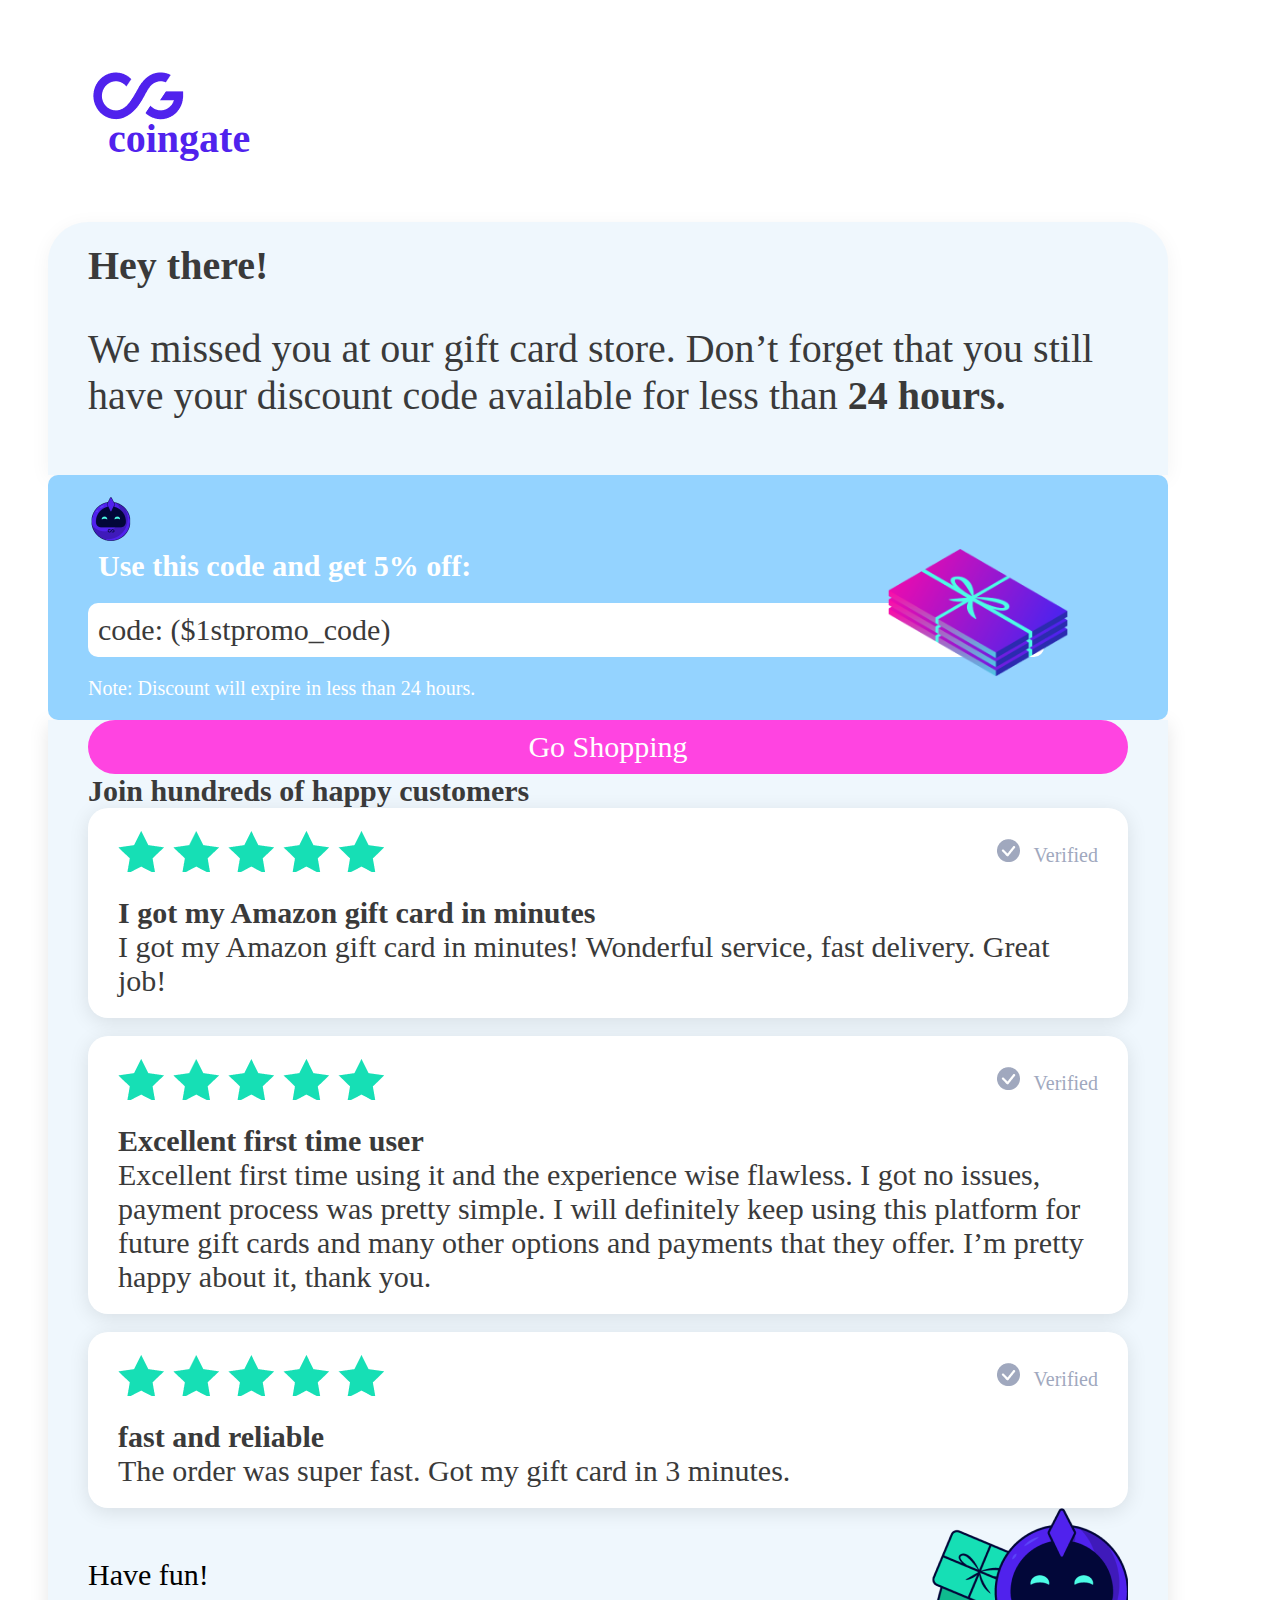
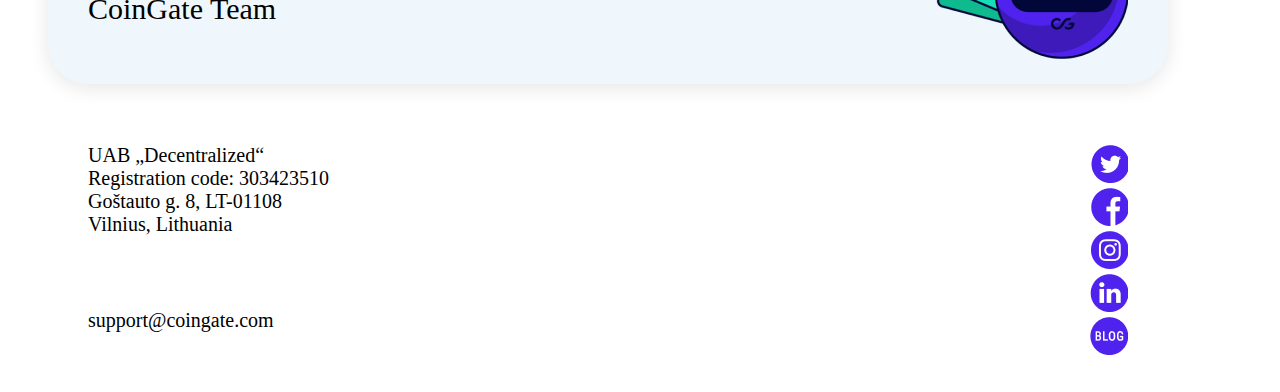
==== page2/index.html @ 960ef83c "initial published" ====
<!DOCTYPE html>
<html lang="en">
    <head>
        <meta charset="UTF-8">
        <meta http-equiv="X-UA-Compatible" content="IE=edge">
        <meta name="viewport" content="width=device-width, initial-scale=1.0">
        <title>Coingate</title>

        
        <link href="https://cdn.jsdelivr.net/npm/bootstrap@5.1.3/dist/css/bootstrap.min.css" rel="stylesheet" integrity="
        sha384-1BmE4kWBq78iYhFldvKuhfTAU6auU8tT94WrHftjDbrCEXSU1oBoqyl2QvZ6jIW3" crossorigin="anonymous">
        <link rel="stylesheet" href="./assets/css/style.css">
        <link rel="stylesheet" href="./assets/css/screen.css">
        <link rel="stylesheet" href="./assets/css/common.css">
    </head>
    <body>

        <!-- Page-2-Header -->
        <div class="container header-margin">
            <div class="main-padder">
                <div class="section-padder">
                    <div class="d-flex flex-row text-align-center justify-content-center">
                        <div>
                            <img src="./assets/images/coingate-logo.png" class="coingate-logo img-fluid">
                        </div>
                        <div class="coingate">
                            <b>coingate</b>
                        </div>
                    </div>
                </div>
            </div>
        </div>

        <!-- Page-2-Section-1-Content -->
        <div class="container p1s1">
            <div class="main-padder">
                <div class="section-padder s1bg-color">
                    <div class="to-the mt-3">
                        <b>Hey there!</b>
                    </div>
                    <br/><br/>
                    <div class="to-the">
                        We missed you at our gift card store. Don’t forget that you still have your discount code available for less than <b>24 hours.</b>
                    </div>
                    <br/><br/>
                </div>
            </div>
        </div>

        <!-- Page-2-Section-2-Content -->
        <div class="container mg-top positive">
            <div class="main-padder">
                <div class="section-padder s2bg-color">
                    <div class="d-flex flex-row align-items-center">
                        <div class="">
                            <img src="./assets/images/sad-logo.png">
                        </div>
                        <div class="five-percent">
                            <b>Use this code and get 5% off:</b>
                        </div>
                    </div>
                    <div class="first-promo">
                        code: ($1stpromo_code)
                    </div>
                    <div class="posilute">
                        <img src="./assets/images/giftcards01@3x.png" class="gift-card">
                    </div>
                    <div class="will-expire">
                        Note: Discount will expire in less than 24 hours.
                    </div>
                </div>
            </div>
        </div>

        <!-- Page-2-Section-3-Content -->
        <div class="container mg-top">
            <div class="main-padder">
                <div class="section-padder s3bg-color">
                    <div class="go-shop center-t mt-3">
                        Go Shopping
                    </div>
                    <div class="of-happy mt-5">
                        <b>Join hundreds of happy customers</b>
                    </div>
                    <div class="star-container">
                        <div class="five-star mt-5">
                            <div class="five-stars">
                                <img src="./assets/images/Group-4768@3x.png" class="img-fluid">
                            </div>
                            <div class="align-items-center d-flex">
                                <img src="./assets/images/Group-4787@3x.png" class="checked img-fluid">
                                <span class="verified">Verified</span>
                            </div>
                        </div>
                        <div class="got-my">
                            <b>I got my Amazon gift card in minutes</b>
                            <br/>
                            I got my Amazon gift card in minutes! Wonderful service, fast delivery. Great job!
                        </div>
                    </div>
                    <br/>
                    <div class="star-container-2">
                        <div class="five-star mt-5">
                            <div class="five-stars">
                                <img src="./assets/images/Group-4768@3x.png" class="img-fluid">
                            </div>
                            <div class="align-items-center d-flex">
                                <img src="./assets/images/Group-4787@3x.png" class="checked img-fluid">
                                <span class="verified">Verified</span>
                            </div>
                        </div>
                        <div class="got-my">
                            <b>Excellent first time user</b>
                            <br/>
                            Excellent first time using it and the experience wise flawless. I got no issues, payment process was pretty simple. I will definitely keep using this platform for future gift cards and many other options and payments that they offer. I’m pretty happy about it, thank you.
                        </div>
                    </div>
                    <br/>
                    <div class="star-container-2">
                        <div class="five-star mt-5">
                            <div class="five-stars">
                                <img src="./assets/images/Group-4768@3x.png" class="img-fluid">
                            </div>
                            <div class="align-items-center d-flex">
                                <img src="./assets/images/Group-4787@3x.png" class="checked img-fluid">
                                <span class="verified">Verified</span>
                            </div>
                        </div>
                        <div class="got-my">
                            <b>fast and reliable</b>
                            <br/>
                            The order was super fast. Got my gift card in 3 minutes.
                        </div>
                    </div>
                    <div class="d-flex flex-row mt-5 gate-team">
                        <div class="have-fun">
                            <div class="d-flex">
                                Have fun!
                            </div>
                            <div class="d-flex">
                                CoinGate Team
                            </div>
                        </div>
                        <div class="lambo-cards">
                            <img src="./assets/images/lambo_cards101@3x.png" class="lambo-cards">
                        </div>
                    </div>
                </div>
            </div>
        </div>


        <div class="container">
            <div class="main-padder">
                <div class="section-padder p1s4-footer">
                    <div class="p1s4-content">
                        <div class="uab">
                            UAB „Decentralized“
                            <br/>
                            Registration code: 	303423510
                            <br/>
                            Goštauto g. 8, LT-01108
                            <br/>
                            Vilnius, Lithuania
                        </div>
                        <div class="d-flex flex-row five-logo">
                            <div>
                                <img src="./assets/images/twitter@3x.png" class="apps-logo">
                            </div>
                            <div class="app-logo">
                                <img src="./assets/images/facebook@3x.png" class="apps-logo">
                            </div>
                            <div class="app-logo">
                                <img src="./assets/images/instagram@3x.png" class="apps-logo">
                            </div>
                            <div class="app-logo">
                                <img src="./assets/images/linkedin@3x.png" class="apps-logo">
                            </div>
                            <div class="app-logo">
                                <img src="./assets/images/blog@3x.png" class="apps-logo">
                            </div>
                            
                        </div>
                    </div>
                    <div class="d-flex justify-content-end supp-coin">
                        support@coingate.com
                    </div>
                </div>
            </div>
        </div>




        <script src="https://cdn.jsdelivr.net/npm/bootstrap@5.1.3/dist/js/bootstrap.bundle.min.js" integrity="
        sha384-ka7Sk0Gln4gmtz2MlQnikT1wXgYsOg+OMhuP+IlRH9sENBO0LRn5q+8nbTov4+1p" crossorigin="anonymous"></script>
    </body>
</html>
---- page2/assets/css/style.css ----
.coingate {
    color: #5022ED;
    font-size: 40px;
    margin-left: 20px;
    margin-top: -10px;
}
.to-the {
    color: #3A3A3A;
    font-size: 40px;
}
.s1bg-color {
    background-color: #EFF7FD;
    border-top-left-radius: 40px;
    border-top-right-radius: 40px;
    box-shadow: 0px 4px 20px rgba(0, 0, 0, 5%);
}
.s2bg-color {
    background-color: #94D3FF;
    border-radius: 10px;
}
.mg-top {
    margin-top: -40px;
}
.five-percent {
    font-size: 30px;
    color: #fff;
    padding-left: 10px;
}
.lambo {
    width: 40px;
}
.gift-card {
    /* margin-top: -100px; */
    position: absolute;
    left: 800px;
    width: 180px;
    bottom: -20px;
}
.first-promo{
    padding: 10px;
    background-color: #fff;
    margin-top: 20px;
    font-size: 30px;
    border-radius: 10px;
    padding-left: 10px ;
    color: #3A3A3A;
    width: 90%;
}
.will-expire {
    font-size: 20px;
    color: #fff;
    margin-top: 20px;
}
.go-shop {
    padding: 10px;
    background-color: #FF44E1;
    font-size: 30px;
    border-radius: 30px;
    margin-top: -20px;
    color: #fff;
}
.positive {
    position: relative;
}
.posilute {
    position: absolute;
    display: flex;
    align-items: flex-end;
}
.speak-of {
    font-size: 30px;
    color: #3A3A3A;
}
.s3bg-color {
    background-color: #EFF7FD;
    border-bottom-left-radius: 40px;
    border-bottom-right-radius: 40px;
    box-shadow: 0px 4px 20px rgba(0, 0, 0, 10%);
}
.of-happy {
    font-size: 30px;
    color: #3A3A3A;
}

.verified {
    font-size: 20px;
    color: #A0A8BE;
    padding-left: 10px;
}
.five-star {
    display: flex;
    justify-content: space-between;
    align-items: center;
    padding: 20px 30px;
}
.star-container {
    background-color: #fff;
    box-shadow: 0px 4px 20px rgba(0, 0, 0, 10%);
    border-radius: 20px;
}
.star-container-2 {
    background-color: #fff;
    box-shadow: 0px 4px 20px rgba(0, 0, 0, 10%);
    border-radius: 20px;
}
.got-my {
    font-size: 30px;
    color: #3A3A3A;
    padding-left: 30px;
    padding-bottom: 20px;
    padding: 0px 30px 20px 30px;
}
.gate-team {
    display: flex;
    justify-content: space-between;
}
.have-fun {
    margin-top: 50px;
    font-size: 30px;
    color: #000;
}
.p1s4-content {
    display: flex;
    justify-content: space-between;
}
.supp-coin {
    margin-right: 10px;
    margin-top: -50px;
    color: #000;
    font-size: 20px;
}
.uab {
    color: #000;
    font-size: 20px;
}
.p1s4-footer {
    height: 200px;
}
.header-margin {
    margin-top: 30px;
}
---- page2/assets/css/screen.css ----
@media screen and (max-width: 1220px) {  
}

@media screen and (max-width: 1100px) {
    .gift-card {
        position: absolute;
        left: 700px;
        width: 170px;
        bottom: -20px;
    }
}

@media screen and (max-width: 1096px) {
}
@media screen and (max-width: 1000px) {
    .gift-card {
        position: absolute;
        left: 600px;
        width: 150px;
        bottom: -20px;
    }
}

@media screen and (max-width: 970px) {   
}
@media screen and (max-width: 900px) {
    .gift-card {
        position: absolute;
        left: 550px;
        width: 140px;
        bottom: -20px;
    }
}
@media screen and (max-width: 870px) {
    .gift-card {
        position: absolute;
        left: 500px;
        width: 140px;
        bottom: -20px;
    }
}

@media screen and (max-width: 800px) {
    
    .section-padder {
        padding: 20px 50px !important; 
    }
    .coingate-logo {
        width: 80%;
    }
    .p1s1 {
        margin-top: -20px;
    }
    .coingate {
        font-size: 35px;
        margin-left: 10px;
        margin-top: -10px;
    }
    .to-the {
        font-size: 25px;
    }
    .five-percent {
        font-size: 25px;
    }
    .first-promo{
        padding: 10px;
        background-color: #fff;
        margin-top: 20px;
        font-size: 25px;
        border-radius: 10px;
        padding-left: 10px ;
        color: #3A3A3A;
    }
    .will-expire {
        font-size: 16px;
        color: #fff;
        margin-top: 20px;
    }
    .go-shop {
        padding: 10px;
        background-color: #FF44E1;
        font-size: 25px;
        border-radius: 30px;
        margin-top: -20px;
        color: #fff;
    }
    .speak-of {
        font-size: 25px;
        color: #3A3A3A;
    }
    .shop-world {
        font-size: 25px;
        color: #3A3A3A;
        margin-top: 10px;
    }
    .use-net {
        font-size: 25px;
        color: #3A3A3A;
    }
    .shop-world-2 {
        font-size: 25px;
        color: #3A3A3A;
        margin-top: 10px;
        padding-left: 5px;
    }
    .first-box-logo {
        width: 20%;
    }
    .ecom {
        font-size: 25px;
        color: #fff;
        padding-left: 20px;
    }
    .ebay {
        width: 100%;
    }
    .second-box {
        padding: 30px 25px;
        background-color: #FFF;
        border-radius: 15px;
        margin-left: -20px;
        z-index: 1;
        box-shadow: 0px 4px 20px rgba(0, 0, 0, 5%);
        width: 50%;
    }
    .second-box-sports {
        padding: 20px 25px;
        background-color: #FFF;
        border-radius: 15px;
        margin-left: -20px;
        z-index: 1;
        box-shadow: 0px 4px 20px rgba(0, 0, 0, 5%);
        width: 50%;
    }
    .have-fun {
        margin-top: 0px;
        font-size: 25px;
        color: #000;
        width: 100%;
    } 
    .lambo-cards {
        width: 50%;
    }
    .lambo-cards {
        width: 60%;
        margin-left: 30px;
        margin-top: -10px;
    }
    .uab {
        color: #000;
        font-size: 15px;
    }
    .apps-logo {
        width: 90%;
    }
    .gift-card {
        position: absolute;
        left: 500px;
        width: 130px;
        bottom: -20px;
    }
    .got-my {
        font-size: 25px;
        color: #3A3A3A;
        padding-left: 30px;
        padding-bottom: 20px;
        padding: 0px 30px 20px 30px;
    }
    .of-happy {
        font-size: 25px;
        color: #3A3A3A;
    }
    .to-the {
        margin-top: -10px;
        margin-bottom: -30px;
    }
    
}

@media screen and (max-width: 720px) {
}

@media screen and (max-width: 700px) {
    .gift-card {
        position: absolute;
        left: 400px;
        width: 120px;
        bottom: -15px;
    }
}

@media screen and (max-width: 680px) {
    .coingate-logo {
        width: 70%;
    }
    .coingate {
        font-size: 30px;
        margin-left: 10px;
        margin-top: -10px;
    }
    .to-the {
        font-size: 20px;
    }
    .five-percent {
        font-size: 20px;
    }
    .first-promo{
        padding: 10px;
        background-color: #fff;
        margin-top: 20px;
        font-size: 20px;
        border-radius: 20px;
        padding-left: 10px ;
        color: #3A3A3A;
    }
    .will-expire {
        font-size: 12px;
        color: #fff;
        margin-top: 20px;
    }
    .go-shop {
        padding: 10px;
        background-color: #FF44E1;
        font-size: 20px;
        border-radius: 30px;
        margin-top: -20px;
        color: #fff;
    }
    .speak-of {
        font-size: 20px;
        color: #3A3A3A;
    }
    .shop-world {
        font-size: 20px;
        color: #3A3A3A;
        margin-top: 10px;
    }
    .use-net {
        font-size: 20px;
        color: #3A3A3A;
    }
    .shop-world-2 {
        font-size: 20px;
        color: #3A3A3A;
        margin-top: 10px;
        padding-left: 5px;
    }
    .ecom {
        font-size: 20px;
        color: #fff;
        padding-left: 20px;
    }
    .have-fun {
        margin-top: -10px;
        font-size: 20px;
        color: #000;
        width: 100%;
    }
    .uab {
        color: #000;
        font-size: 12px;
    }
    .apps-logo {
        width: 70%;
        margin-left: -10px !important;
        padding-left: -25px !important;
    }
    .supp-coin {
        margin-right: 45px;
        margin-top: -40px;
        color: #000;
        font-size: 12px;
    }
    .app-logo {
        padding-left: -10px !important;
    }
    .second-box {
        padding: 25px 25px;
        background-color: #FFF;
        border-radius: 15px;
        margin-left: -20px;
        z-index: 1;
        box-shadow: 0px 4px 20px rgb(0 0 0 / 5%);
        width: 50%;
    }
    .got-my {
        font-size: 20px;
        color: #3A3A3A;
        padding-left: 30px;
        padding-bottom: 20px;
        padding: 0px 30px 20px 30px;
    }
    .of-happy {
        font-size: 20px;
        color: #3A3A3A;
    }
    .verified {
        font-size: 14px;
        color: #A0A8BE;
        padding-left: 10px;
    }
}

@media screen and (max-width: 650px) {
    .gift-card {
        position: absolute;
        left: 350px;
        width: 120px;
        bottom: -15px;
    }
}
@media screen and (max-width: 600px) {
    .supp-coin {
        margin-right: 25px;
        margin-top: -40px;
        color: #000;
        font-size: 12px;
        padding-left: 20px;
    }
    .uab {
        color: #000;
        font-size: 12px;
    }
    .app-logo {
        padding-left: 0px;
    }
    .five-logo {
        padding-left: 50px;
    }
    .gift-card {
        position: absolute;
        left: 300px;
        width: 120px;
        bottom: -15px;
    }
}

@media screen and (max-width: 530px) {
    .gift-card {
        position: absolute;
        left: 270px;
        width: 100px;
        bottom: -10px;
    }
    
}

@media screen and (max-width: 500px) {
    .first-promo{
        padding: 10px;
        background-color: #fff;
        margin-top: 10px;
        font-size: 12px;
        border-radius: 10px;
        padding-left: 10px ;
        color: #3A3A3A;
    }
    .gift-card {
        position: absolute;
        left: 235px;
        width: 80px;
        bottom: -10px;
    }
    
}

@media screen and (max-width: 450px) {
    .section-padder {
        padding: 20px 30px !important; 
    }
    .coingate {
        font-size: 25px;
        margin-left: -10px;
        margin-top: -5px;
    }
    .five-percent {
        font-size: 12px;
        padding-left: 0px !important;
    }
    .small-lambo {
        max-width: 70%;
    }
    .to-the {
        font-size: 12px;
    }
    .first-promo{
        padding: 10px;
        background-color: #fff;
        margin-top: 10px;
        font-size: 12px;
        border-radius: 10px;
        padding-left: 10px ;
        color: #3A3A3A;
    }
    .will-expire {
        font-size: 8px;
        color: #fff;
        margin-top: 10px;
    }
    .go-shop {
        padding: 10px !important;
        background-color: #FF44E1;
        font-size: 12px;
        border-radius: 30px;
        margin-top: -20px;
        color: #fff;
    }
    .speak-of {
        font-size: 12px;
        color: #3A3A3A;
    }
    .shop-world {
        font-size: 12px;
        color: #3A3A3A;
        margin-top: 10px;
    }
    .use-net {
        font-size: 12px;
        color: #3A3A3A;
    }
    .shop-world-2 {
        font-size: 12px;
        color: #3A3A3A;
        margin-top: 10px;
        padding-left: 0px;
    }
    .three-logo {
        width: 70%;
    }
    .ecom {
        font-size: 12px;
        color: #fff;
        padding-left: 20px;
    }
    .second-box {
        padding: 17px 25px;
        background-color: #FFF;
        border-radius: 15px;
        margin-left: -20px;
        z-index: 1;
        box-shadow: 0px 4px 20px rgba(0, 0, 0, 5%);
        width: 100%;
    }
    .second-box-sports {
        padding: 17px 25px;
        background-color: #FFF;
        border-radius: 15px;
        margin-left: -20px;
        z-index: 1;
        box-shadow: 0px 4px 20px rgba(0, 0, 0, 5%);
        width: 100%;
    }
    .first-box{
        width: 50%;
    }
    .have-fun {
        margin-top: -20px;
        font-size: 12px;
        color: #000;
    }
    .lambo-cards {
        width: 50%;
        margin-left: 10px;
        margin-top: -10px;
    }
    .uab {
        color: #000;
        font-size: 8px;
        margin-top: -30px;
        width: 100%;
    }
    .supp-coin {
        margin-right: 5px;
        margin-top: -25px;
        color: #000;
        font-size: 8px;
        padding-left: 50px;
    }
    .apps-logo {
        width: 50%;
    }
    .five-logo {
        padding-left: 50px;
        margin-top: -30px;
        width: 200px;
    }
    .gift-card {
        position: absolute;
        left: 235px;
        width: 80px;
        bottom: -10px;
    }
    .p1s1 {
        margin-top: -45px;
    }
    .got-my {
        font-size: 12px;
        color: #3A3A3A;
        padding-left: 30px;
        padding-bottom: 20px;
        padding: 0px 20px 20px 20px;
    }
    .of-happy {
        font-size: 12px;
        color: #3A3A3A;
        margin-top: 20px !important;
        margin-bottom: -20px !important;
    }
    .verified {
        font-size: 8px;
        color: #A0A8BE;
        padding-left: 10px;
    }
    .checked {
        width: 50%;
        padding-left: 20px;
        margin-right: -8px;
    }
    .five-stars {
        width: 100px;
        height: 28px;
        
    }
    .star-container-2 {
        margin-top: -40px;
    }
    .p1s4-footer {
        height: 50px;
    }
    .header-margin {
        margin-top: 20px;
    }
    .five-star {
        display: flex;
        justify-content: space-between;
        align-items: center;
        padding: 20px 20px;
    }
}
@media screen and (max-width: 415px) {
    .gift-card {
        position: absolute;
        left: 187px;
        width: 75px;
        bottom: -10px;
    }
    .go-shop {
        margin-top: -0px !important;
    }

}
@media screen and (max-width: 375px) {
    .gift-card {
        position: absolute;
        left: 163px;
        width: 75px;
        bottom: -7px;
    }
    .s2bg-color {
        background-color: #94D3FF;
        border-radius: 5px;
    }
    .s1bg-color {
        background-color: #EFF7FD;
        border-top-left-radius: 15px;
        border-top-right-radius: 15px;
        box-shadow: 0px 4px 20px rgb(0 0 0 / 5%);
    }
    .s3bg-color {
        background-color: #EFF7FD;
        border-bottom-left-radius: 15px;
        border-bottom-right-radius: 15px;
        box-shadow: 0px 4px 20px rgb(0 0 0 / 10%);
    }

}
---- page2/assets/css/common.css ----
a {
    text-decoration: none;
}
.box-shadow {
    box-shadow: rgba(99, 99, 99, 0.2) 0 2px 8px 0;
}
.container {
    max-width: 1200px;
    padding: 0;
}

.border-test {
    border: 5px solid blue;
}

.main-padder, .section-padder {
    padding: 20px 40px; 
}
/* .section-padder {
    padding: 20px 80px; 
} */
.center-t {
    text-align: center;
}
@font-face {
    font-family: OpenSans-Bold;
    src: url(../font/OpenSans-Bold.ttf);
}
.ff-OpenSans-Bold {
    font-family: "OpenSans-Bold";
}


/* Width */
.width-40-percent {
    width: 40%;
}
.width-45-percent {
    width: 45%;
}
.width-50-percent {
    width: 50%;
}
.width-55-percent {
    width: 55%;
}
.width-60-percent {
    width: 60%;
}
.width-65-percent {
    width: 65%;
}
.width-70-percent {
    width: 70%;
}
.width-75-percent {
    width: 75%;
}
.width-80-percent {
    width: 80%;
}
.width-85-percent {
    width: 85%;
}
.width-90-percent {
    width: 90%;
}
.width-95-percent {
    width: 95%;
}
.width-100-percent {
    width: 100%;
}
.px-5 {
    padding-right: 1rem !important;
    padding-left: 1rem !important;
}

/* Font Sizes */
.fs-50 {
    font-size: 50px;
}
.fs-45 {
    font-size: 45px;
}
.fs-26 {
    font-size: 26px;
}
.fs-20 {
    font-size: 20px;
}

/* Padding */
.no-padding-bottom {
    padding-bottom: 0px !important;
}
.padding-left-30 {
    padding-left: 30px;
}
.padding-left-10 {
    padding-left: 10px;
}
/* Border */
.no-border-right {
    border-right: 0px;
}

/* Margin */
.no-margin-bottom {
    margin-bottom: 0px;
}
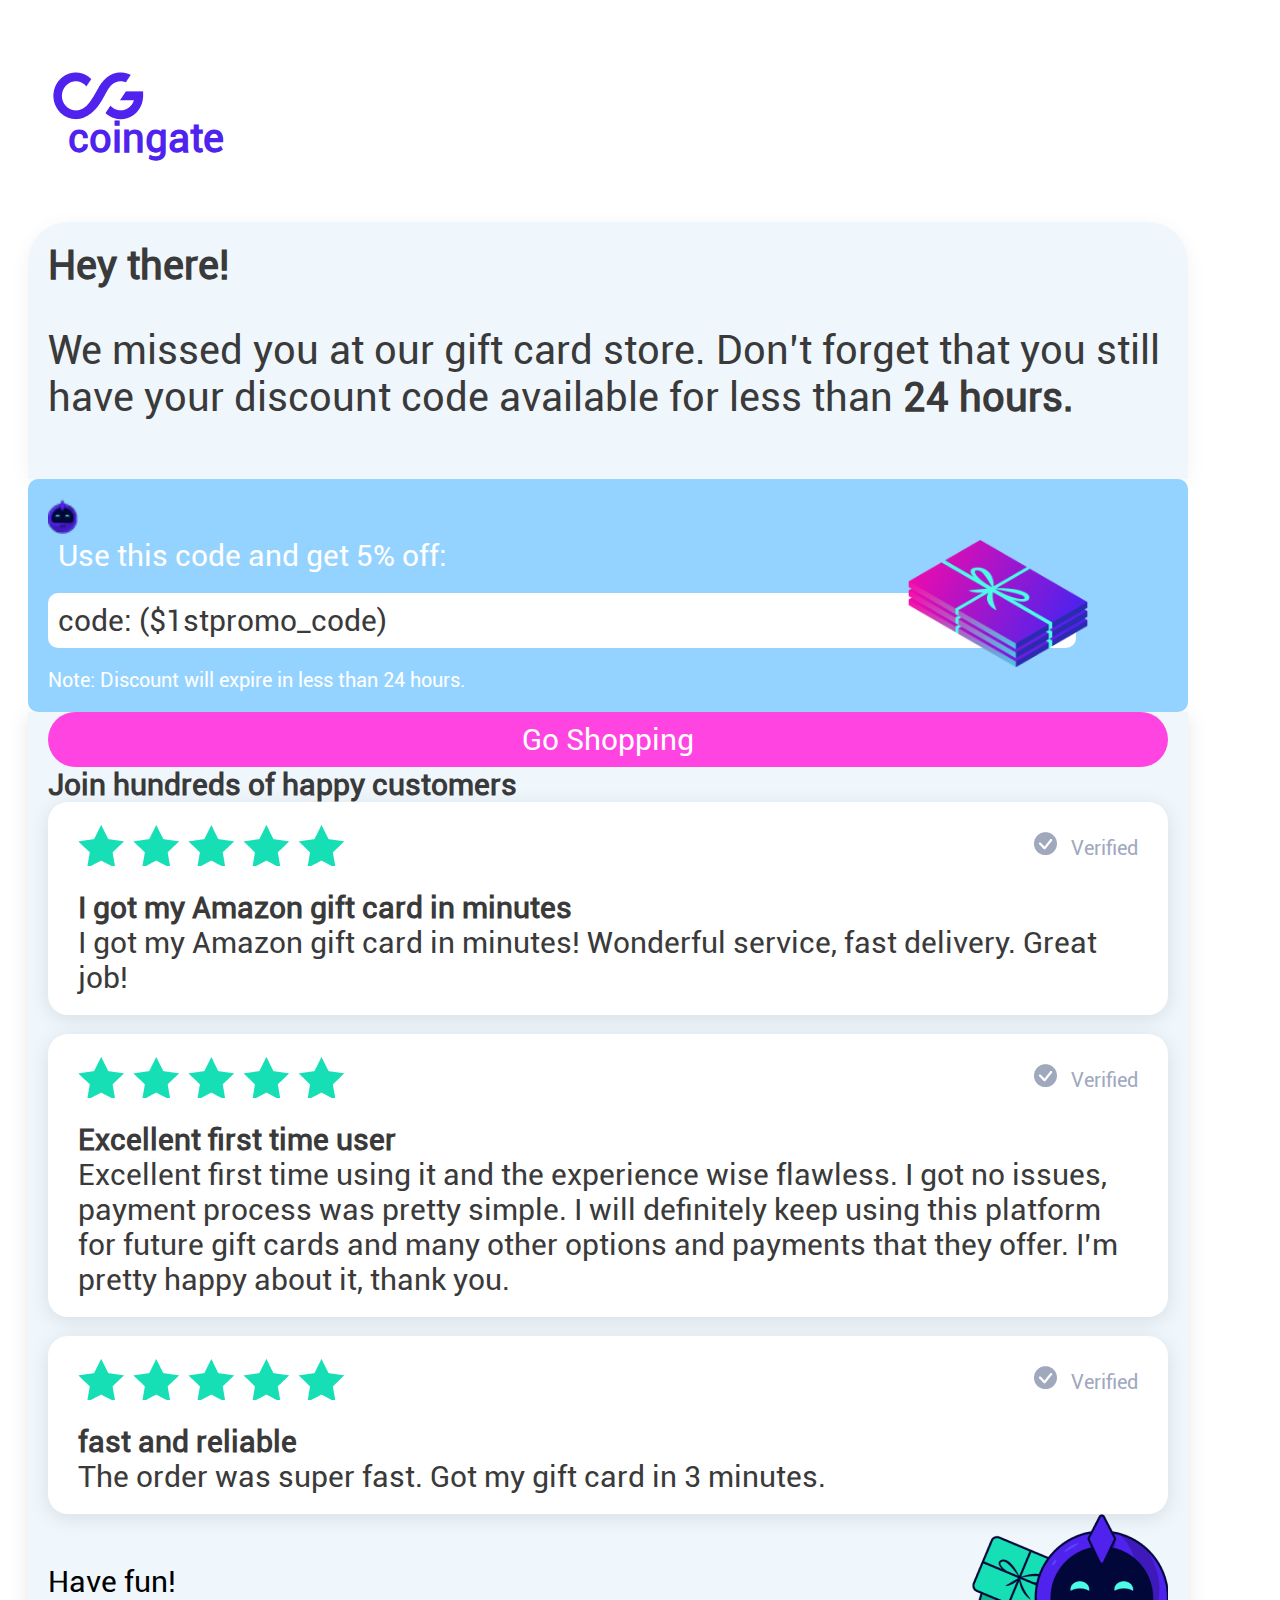
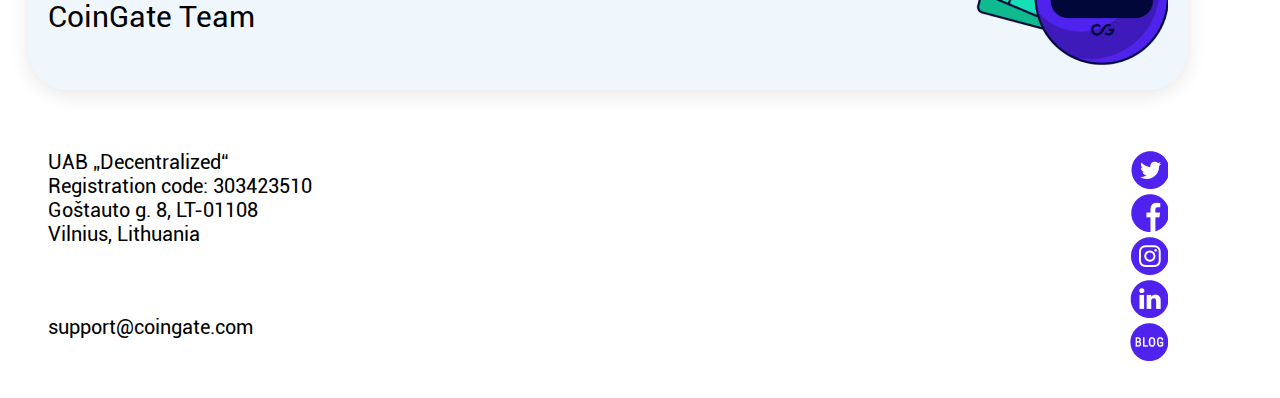
==== commit 56a078a8: "initial edits" ====
--- a/page2/index.html
+++ b/page2/index.html
@@ -21,7 +21,7 @@
                 <div class="section-padder">
                     <div class="d-flex flex-row text-align-center justify-content-center">
                         <div>
-                            <img src="./assets/images/coingate-logo.png" class="coingate-logo img-fluid">
+                            <img src="./assets/images/coingate-logo.png" alt="coingate-logo" class="coingate-logo img-fluid">
                         </div>
                         <div class="coingate">
                             <b>coingate</b>
@@ -53,17 +53,17 @@
                 <div class="section-padder s2bg-color">
                     <div class="d-flex flex-row align-items-center">
                         <div class="">
-                            <img src="./assets/images/sad-logo.png">
+                            <img src="./assets/images/lambo_10.png" alt="lambo" class="small-lambo">
                         </div>
                         <div class="five-percent">
-                            <b>Use this code and get 5% off:</b>
+                            Use this code and get 5% off:
                         </div>
                     </div>
                     <div class="first-promo">
                         code: ($1stpromo_code)
                     </div>
                     <div class="posilute">
-                        <img src="./assets/images/giftcards01@3x.png" class="gift-card">
+                        <img src="./assets/images/giftcards01@3x.png" alt="gift-card" class="gift-card">
                     </div>
                     <div class="will-expire">
                         Note: Discount will expire in less than 24 hours.
@@ -85,10 +85,10 @@
                     <div class="star-container">
                         <div class="five-star mt-5">
                             <div class="five-stars">
-                                <img src="./assets/images/Group-4768@3x.png" class="img-fluid">
+                                <img src="./assets/images/Group-4768@3x.png" alt="five-star" class="img-fluid">
                             </div>
                             <div class="align-items-center d-flex">
-                                <img src="./assets/images/Group-4787@3x.png" class="checked img-fluid">
+                                <img src="./assets/images/Group-4787@3x.png" alt="checked" class="checked img-fluid">
                                 <span class="verified">Verified</span>
                             </div>
                         </div>
@@ -102,10 +102,10 @@
                     <div class="star-container-2">
                         <div class="five-star mt-5">
                             <div class="five-stars">
-                                <img src="./assets/images/Group-4768@3x.png" class="img-fluid">
+                                <img src="./assets/images/Group-4768@3x.png" alt="five-star" class="img-fluid">
                             </div>
                             <div class="align-items-center d-flex">
-                                <img src="./assets/images/Group-4787@3x.png" class="checked img-fluid">
+                                <img src="./assets/images/Group-4787@3x.png" alt="checked" class="checked img-fluid">
                                 <span class="verified">Verified</span>
                             </div>
                         </div>
@@ -119,10 +119,10 @@
                     <div class="star-container-2">
                         <div class="five-star mt-5">
                             <div class="five-stars">
-                                <img src="./assets/images/Group-4768@3x.png" class="img-fluid">
+                                <img src="./assets/images/Group-4768@3x.png" alt="five-star" class="img-fluid">
                             </div>
                             <div class="align-items-center d-flex">
-                                <img src="./assets/images/Group-4787@3x.png" class="checked img-fluid">
+                                <img src="./assets/images/Group-4787@3x.png" alt="checked" class="checked img-fluid">
                                 <span class="verified">Verified</span>
                             </div>
                         </div>
@@ -142,7 +142,7 @@
                             </div>
                         </div>
                         <div class="lambo-cards">
-                            <img src="./assets/images/lambo_cards101@3x.png" class="lambo-cards">
+                            <img src="./assets/images/lambo_cards101@3x.png" alt="lambo" class="lambo-cards">
                         </div>
                     </div>
                 </div>
@@ -165,21 +165,20 @@
                         </div>
                         <div class="d-flex flex-row five-logo">
                             <div>
-                                <img src="./assets/images/twitter@3x.png" class="apps-logo">
+                                <img src="./assets/images/twitter@3x.png" alt="twitter" class="apps-logo">
                             </div>
                             <div class="app-logo">
-                                <img src="./assets/images/facebook@3x.png" class="apps-logo">
+                                <img src="./assets/images/facebook@3x.png" alt="facebook" class="apps-logo">
                             </div>
                             <div class="app-logo">
-                                <img src="./assets/images/instagram@3x.png" class="apps-logo">
+                                <img src="./assets/images/instagram@3x.png" alt="instagram" class="apps-logo">
                             </div>
                             <div class="app-logo">
-                                <img src="./assets/images/linkedin@3x.png" class="apps-logo">
+                                <img src="./assets/images/linkedin@3x.png" alt="linked-in" class="apps-logo">
                             </div>
                             <div class="app-logo">
-                                <img src="./assets/images/blog@3x.png" class="apps-logo">
+                                <img src="./assets/images/blog@3x.png" alt="blog" class="apps-logo">
                             </div>
-                            
                         </div>
                     </div>
                     <div class="d-flex justify-content-end supp-coin">
--- a/page2/assets/css/style.css
+++ b/page2/assets/css/style.css
@@ -32,7 +32,7 @@
 .gift-card {
     /* margin-top: -100px; */
     position: absolute;
-    left: 800px;
+    left: 860px;
     width: 180px;
     bottom: -20px;
 }
@@ -138,4 +138,7 @@
 }
 .header-margin {
     margin-top: 30px;
+}
+.small-lambo {
+    width: 30px;
 }--- a/page2/assets/css/screen.css
+++ b/page2/assets/css/screen.css
@@ -4,7 +4,7 @@
 @media screen and (max-width: 1100px) {
     .gift-card {
         position: absolute;
-        left: 700px;
+        left: 770px;
         width: 170px;
         bottom: -20px;
     }
@@ -15,7 +15,7 @@
 @media screen and (max-width: 1000px) {
     .gift-card {
         position: absolute;
-        left: 600px;
+        left: 720px;
         width: 150px;
         bottom: -20px;
     }
@@ -26,7 +26,7 @@
 @media screen and (max-width: 900px) {
     .gift-card {
         position: absolute;
-        left: 550px;
+        left: 640px;
         width: 140px;
         bottom: -20px;
     }
@@ -34,7 +34,7 @@
 @media screen and (max-width: 870px) {
     .gift-card {
         position: absolute;
-        left: 500px;
+        left: 610px;
         width: 140px;
         bottom: -20px;
     }
@@ -183,7 +183,7 @@
 @media screen and (max-width: 700px) {
     .gift-card {
         position: absolute;
-        left: 400px;
+        left: 425px;
         width: 120px;
         bottom: -15px;
     }
@@ -304,7 +304,7 @@
 @media screen and (max-width: 650px) {
     .gift-card {
         position: absolute;
-        left: 350px;
+        left: 370px;
         width: 120px;
         bottom: -15px;
     }
@@ -329,7 +329,7 @@
     }
     .gift-card {
         position: absolute;
-        left: 300px;
+        left: 325px;
         width: 120px;
         bottom: -15px;
     }
@@ -338,7 +338,7 @@
 @media screen and (max-width: 530px) {
     .gift-card {
         position: absolute;
-        left: 270px;
+        left: 280px;
         width: 100px;
         bottom: -10px;
     }
@@ -357,7 +357,7 @@
     }
     .gift-card {
         position: absolute;
-        left: 235px;
+        left: 270px;
         width: 80px;
         bottom: -10px;
     }
@@ -486,7 +486,7 @@
     }
     .gift-card {
         position: absolute;
-        left: 235px;
+        left: 250px;
         width: 80px;
         bottom: -10px;
     }
@@ -540,7 +540,7 @@
 @media screen and (max-width: 415px) {
     .gift-card {
         position: absolute;
-        left: 187px;
+        left: 235px;
         width: 75px;
         bottom: -10px;
     }
@@ -552,7 +552,7 @@
 @media screen and (max-width: 375px) {
     .gift-card {
         position: absolute;
-        left: 163px;
+        left: 195px;
         width: 75px;
         bottom: -7px;
     }
@@ -572,5 +572,21 @@
         border-bottom-right-radius: 15px;
         box-shadow: 0px 4px 20px rgb(0 0 0 / 10%);
     }
-
-}
+    .supp-coin {
+        margin-right: 10px;
+        margin-top: -25px;
+        color: #000;
+        font-size: 8px;
+        padding-left: 50px;
+    }
+    .coingate-logo {
+        width: 70%;
+        margin-right: -40px;
+    }
+    .coingate {
+        font-size: 20px;
+        margin-left: -10px;
+        margin-top: -5px;
+    }
+
+}
--- a/page2/assets/css/common.css
+++ b/page2/assets/css/common.css
@@ -8,13 +8,22 @@
     max-width: 1200px;
     padding: 0;
 }
-
+@font-face {
+    font-family: Roboto-Regular;
+    src: url(../fonts/Roboto-Regular.ttf);
+}
+.ff-Roboto-Regular {
+    font-family: "Roboto-Regular";
+}
+body {
+    font-family: "Roboto-Regular";
+}
 .border-test {
     border: 5px solid blue;
 }
 
 .main-padder, .section-padder {
-    padding: 20px 40px; 
+    padding: 20px 20px; 
 }
 /* .section-padder {
     padding: 20px 80px; 
